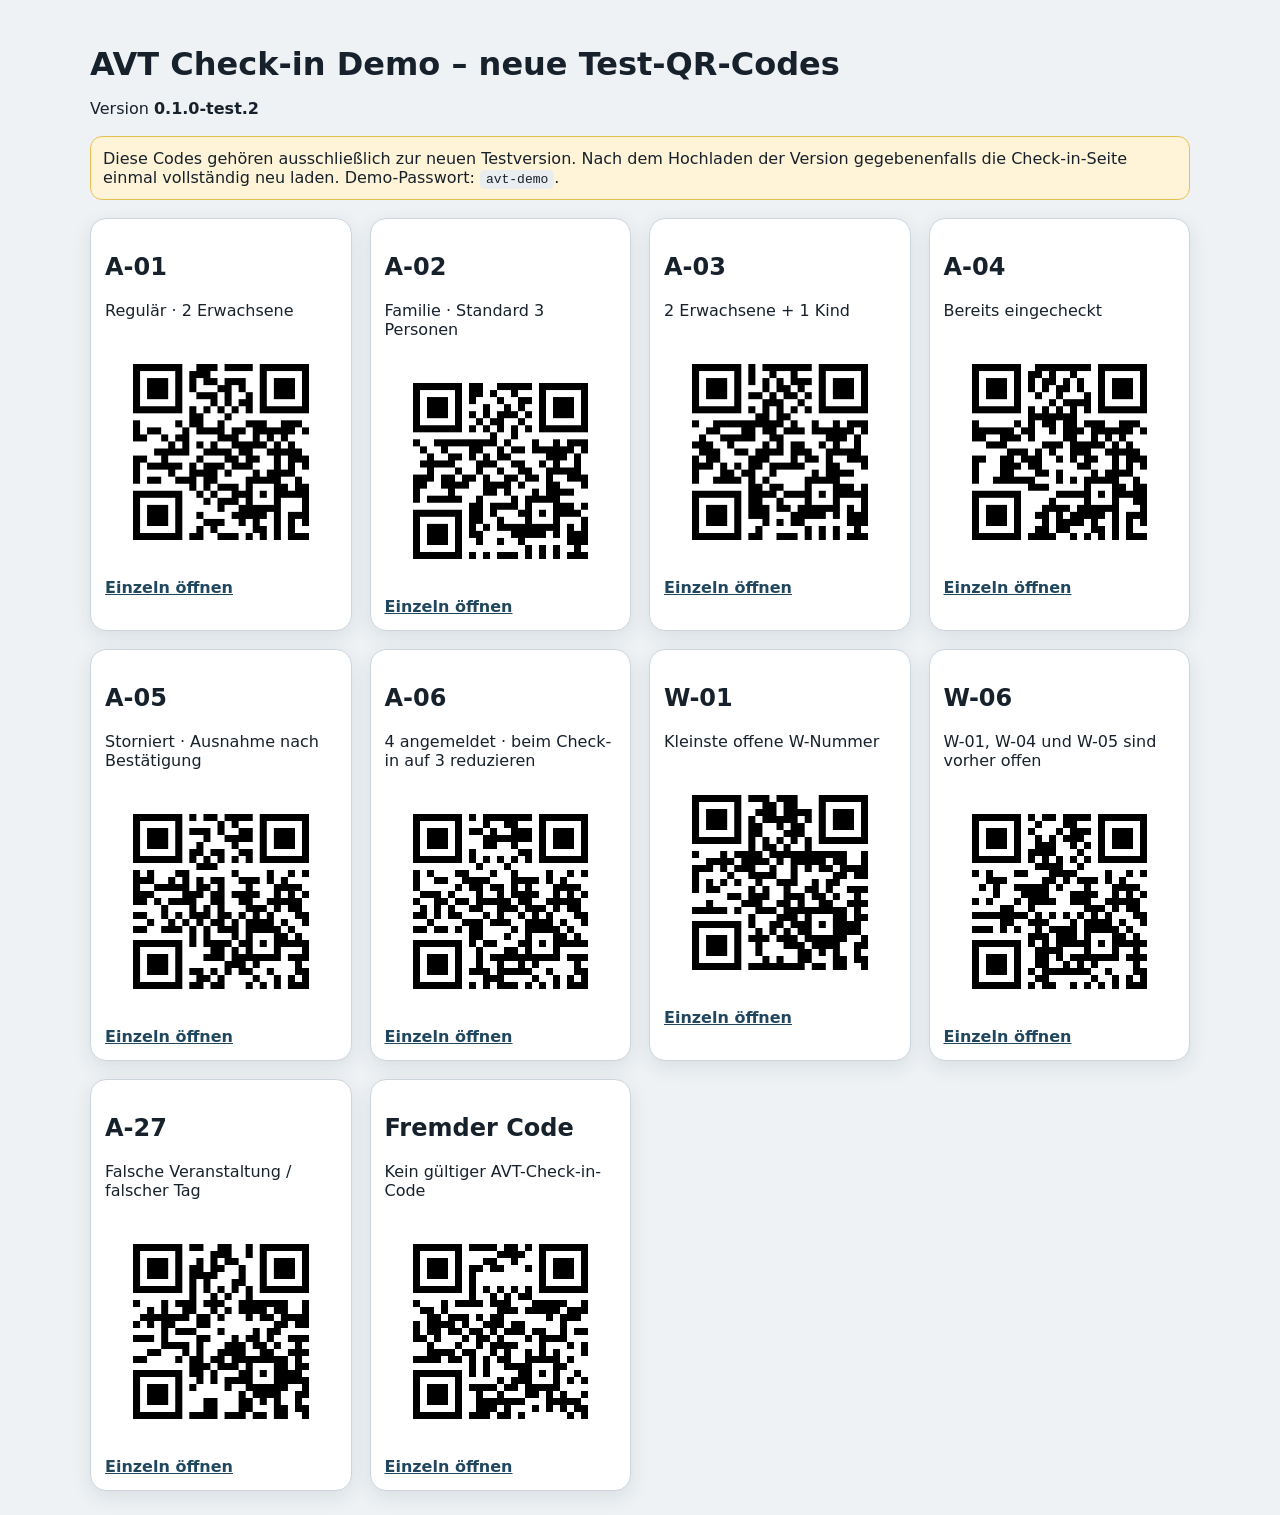
==== test-qr-codes/index.html @ 345a7adf "Add files via upload" ====
<!doctype html>
<html lang="de"><head><meta charset="utf-8"><meta name="viewport" content="width=device-width, initial-scale=1">
<title>AVT Demo-Testcodes 0.1.0-test.2</title>
<style>
body{font-family:system-ui,-apple-system,"Segoe UI",sans-serif;margin:0;background:#eef2f5;color:#17212b}
main{max-width:1100px;margin:auto;padding:24px}h1{margin-bottom:6px}.grid{display:grid;grid-template-columns:repeat(auto-fit,minmax(250px,1fr));gap:18px}
.card{background:white;border:1px solid #ccd5dc;border-radius:16px;padding:14px;box-shadow:0 6px 20px #172a3a18}
.card img{width:100%;height:auto;display:block}.card a{display:block;margin-top:10px;color:#21475f;font-weight:700}
.note{background:#fff4d7;border:1px solid #e8c052;border-radius:12px;padding:12px;margin:18px 0}code{background:#e9edf0;padding:2px 6px;border-radius:5px}
</style></head><body><main><h1>AVT Check-in Demo – neue Test-QR-Codes</h1><p>Version <strong>0.1.0-test.2</strong></p>
<div class="note">Diese Codes gehören ausschließlich zur neuen Testversion. Nach dem Hochladen der Version gegebenenfalls die Check-in-Seite einmal vollständig neu laden. Demo-Passwort: <code>avt-demo</code>.</div>
<div class="grid"><article class="card"><h2>A-01</h2><p>Regulär · 2 Erwachsene</p><img src="01_A-01_regulaer.png" alt="Test-QR-Code A-01" loading="lazy"><a href="01_A-01_regulaer.png" target="_blank" rel="noopener">Einzeln öffnen</a></article><article class="card"><h2>A-02</h2><p>Familie · Standard 3 Personen</p><img src="02_A-02_familie.png" alt="Test-QR-Code A-02" loading="lazy"><a href="02_A-02_familie.png" target="_blank" rel="noopener">Einzeln öffnen</a></article><article class="card"><h2>A-03</h2><p>2 Erwachsene + 1 Kind</p><img src="03_A-03_gemischt.png" alt="Test-QR-Code A-03" loading="lazy"><a href="03_A-03_gemischt.png" target="_blank" rel="noopener">Einzeln öffnen</a></article><article class="card"><h2>A-04</h2><p>Bereits eingecheckt</p><img src="04_A-04_bereits_eingecheckt.png" alt="Test-QR-Code A-04" loading="lazy"><a href="04_A-04_bereits_eingecheckt.png" target="_blank" rel="noopener">Einzeln öffnen</a></article><article class="card"><h2>A-05</h2><p>Storniert · Ausnahme nach Bestätigung</p><img src="05_A-05_storniert_ausnahme.png" alt="Test-QR-Code A-05" loading="lazy"><a href="05_A-05_storniert_ausnahme.png" target="_blank" rel="noopener">Einzeln öffnen</a></article><article class="card"><h2>A-06</h2><p>4 angemeldet · beim Check-in auf 3 reduzieren</p><img src="06_A-06_minderteilnahme.png" alt="Test-QR-Code A-06" loading="lazy"><a href="06_A-06_minderteilnahme.png" target="_blank" rel="noopener">Einzeln öffnen</a></article><article class="card"><h2>W-01</h2><p>Kleinste offene W-Nummer</p><img src="07_W-01_erster_warteplatz.png" alt="Test-QR-Code W-01" loading="lazy"><a href="07_W-01_erster_warteplatz.png" target="_blank" rel="noopener">Einzeln öffnen</a></article><article class="card"><h2>W-06</h2><p>W-01, W-04 und W-05 sind vorher offen</p><img src="08_W-06_reihenfolge.png" alt="Test-QR-Code W-06" loading="lazy"><a href="08_W-06_reihenfolge.png" target="_blank" rel="noopener">Einzeln öffnen</a></article><article class="card"><h2>A-27</h2><p>Falsche Veranstaltung / falscher Tag</p><img src="09_falsche_veranstaltung.png" alt="Test-QR-Code A-27" loading="lazy"><a href="09_falsche_veranstaltung.png" target="_blank" rel="noopener">Einzeln öffnen</a></article><article class="card"><h2>Fremder Code</h2><p>Kein gültiger AVT-Check-in-Code</p><img src="10_fremder_qr_code.png" alt="Test-QR-Code Fremder Code" loading="lazy"><a href="10_fremder_qr_code.png" target="_blank" rel="noopener">Einzeln öffnen</a></article></div></main></body></html>
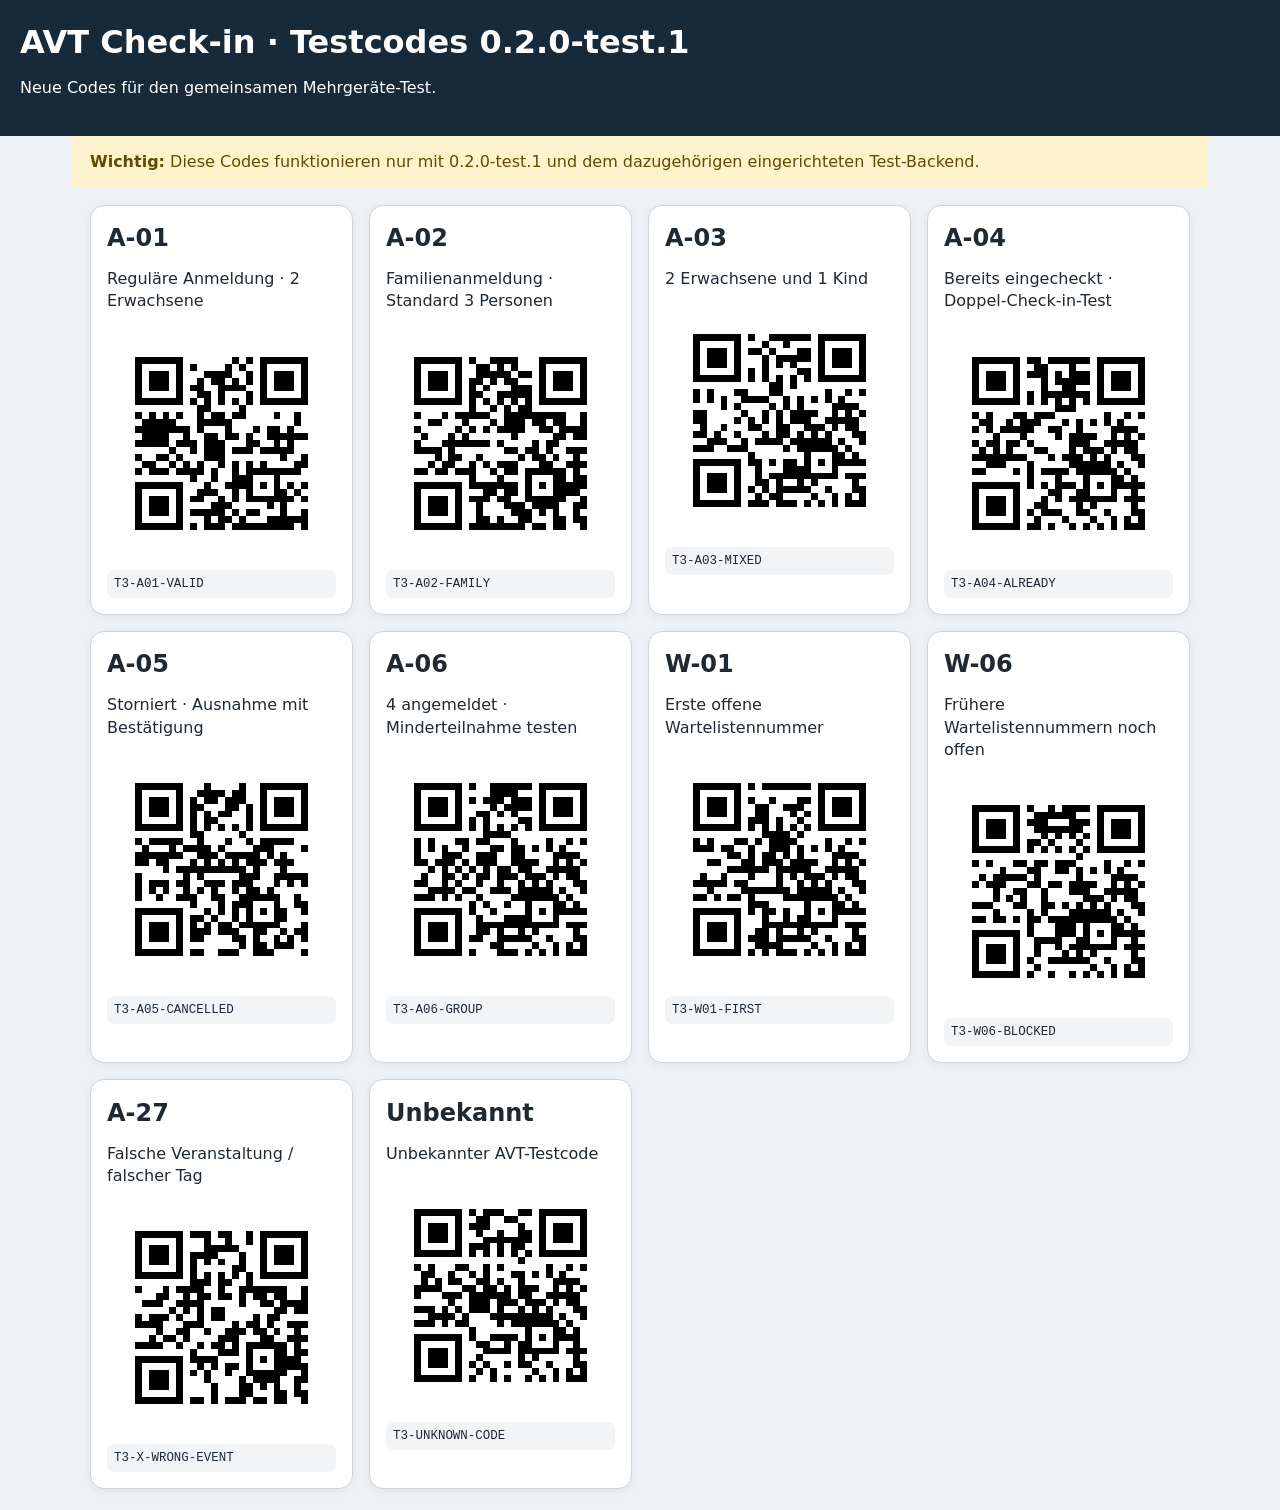
==== commit 296ffe82: "Add files via upload" ====
--- a/test-qr-codes/index.html
+++ b/test-qr-codes/index.html
@@ -1,12 +1,14 @@
 <!doctype html>
-<html lang="de"><head><meta charset="utf-8"><meta name="viewport" content="width=device-width, initial-scale=1">
-<title>AVT Demo-Testcodes 0.1.0-test.2</title>
+<html lang="de"><head><meta charset="utf-8"><meta name="viewport" content="width=device-width,initial-scale=1"><title>AVT Check-in Testcodes 0.2.0-test.1</title>
 <style>
-body{font-family:system-ui,-apple-system,"Segoe UI",sans-serif;margin:0;background:#eef2f5;color:#17212b}
-main{max-width:1100px;margin:auto;padding:24px}h1{margin-bottom:6px}.grid{display:grid;grid-template-columns:repeat(auto-fit,minmax(250px,1fr));gap:18px}
-.card{background:white;border:1px solid #ccd5dc;border-radius:16px;padding:14px;box-shadow:0 6px 20px #172a3a18}
-.card img{width:100%;height:auto;display:block}.card a{display:block;margin-top:10px;color:#21475f;font-weight:700}
-.note{background:#fff4d7;border:1px solid #e8c052;border-radius:12px;padding:12px;margin:18px 0}code{background:#e9edf0;padding:2px 6px;border-radius:5px}
-</style></head><body><main><h1>AVT Check-in Demo – neue Test-QR-Codes</h1><p>Version <strong>0.1.0-test.2</strong></p>
-<div class="note">Diese Codes gehören ausschließlich zur neuen Testversion. Nach dem Hochladen der Version gegebenenfalls die Check-in-Seite einmal vollständig neu laden. Demo-Passwort: <code>avt-demo</code>.</div>
-<div class="grid"><article class="card"><h2>A-01</h2><p>Regulär · 2 Erwachsene</p><img src="01_A-01_regulaer.png" alt="Test-QR-Code A-01" loading="lazy"><a href="01_A-01_regulaer.png" target="_blank" rel="noopener">Einzeln öffnen</a></article><article class="card"><h2>A-02</h2><p>Familie · Standard 3 Personen</p><img src="02_A-02_familie.png" alt="Test-QR-Code A-02" loading="lazy"><a href="02_A-02_familie.png" target="_blank" rel="noopener">Einzeln öffnen</a></article><article class="card"><h2>A-03</h2><p>2 Erwachsene + 1 Kind</p><img src="03_A-03_gemischt.png" alt="Test-QR-Code A-03" loading="lazy"><a href="03_A-03_gemischt.png" target="_blank" rel="noopener">Einzeln öffnen</a></article><article class="card"><h2>A-04</h2><p>Bereits eingecheckt</p><img src="04_A-04_bereits_eingecheckt.png" alt="Test-QR-Code A-04" loading="lazy"><a href="04_A-04_bereits_eingecheckt.png" target="_blank" rel="noopener">Einzeln öffnen</a></article><article class="card"><h2>A-05</h2><p>Storniert · Ausnahme nach Bestätigung</p><img src="05_A-05_storniert_ausnahme.png" alt="Test-QR-Code A-05" loading="lazy"><a href="05_A-05_storniert_ausnahme.png" target="_blank" rel="noopener">Einzeln öffnen</a></article><article class="card"><h2>A-06</h2><p>4 angemeldet · beim Check-in auf 3 reduzieren</p><img src="06_A-06_minderteilnahme.png" alt="Test-QR-Code A-06" loading="lazy"><a href="06_A-06_minderteilnahme.png" target="_blank" rel="noopener">Einzeln öffnen</a></article><article class="card"><h2>W-01</h2><p>Kleinste offene W-Nummer</p><img src="07_W-01_erster_warteplatz.png" alt="Test-QR-Code W-01" loading="lazy"><a href="07_W-01_erster_warteplatz.png" target="_blank" rel="noopener">Einzeln öffnen</a></article><article class="card"><h2>W-06</h2><p>W-01, W-04 und W-05 sind vorher offen</p><img src="08_W-06_reihenfolge.png" alt="Test-QR-Code W-06" loading="lazy"><a href="08_W-06_reihenfolge.png" target="_blank" rel="noopener">Einzeln öffnen</a></article><article class="card"><h2>A-27</h2><p>Falsche Veranstaltung / falscher Tag</p><img src="09_falsche_veranstaltung.png" alt="Test-QR-Code A-27" loading="lazy"><a href="09_falsche_veranstaltung.png" target="_blank" rel="noopener">Einzeln öffnen</a></article><article class="card"><h2>Fremder Code</h2><p>Kein gültiger AVT-Check-in-Code</p><img src="10_fremder_qr_code.png" alt="Test-QR-Code Fremder Code" loading="lazy"><a href="10_fremder_qr_code.png" target="_blank" rel="noopener">Einzeln öffnen</a></article></div></main></body></html>+body{font-family:system-ui,-apple-system,sans-serif;margin:0;background:#eef2f5;color:#1f2933}header{background:#172a3a;color:white;padding:20px}main{max-width:1100px;margin:auto;padding:18px;display:grid;grid-template-columns:repeat(auto-fit,minmax(240px,1fr));gap:16px}.qr-card{background:white;border:1px solid #cbd5df;border-radius:14px;padding:16px;box-shadow:0 2px 8px rgba(0,0,0,.06)}h1,h2{margin:.1em 0 .4em}p{line-height:1.4}img{display:block;width:min(100%,260px);height:auto;margin:12px auto;image-rendering:pixelated}code{display:block;overflow-wrap:anywhere;font-size:.78rem;background:#f2f4f6;padding:7px;border-radius:7px}.note{max-width:1100px;margin:0 auto;padding:16px 18px;background:#fff3cd;color:#614b00}</style></head>
+<body><header><h1>AVT Check-in · Testcodes 0.2.0-test.1</h1><p>Neue Codes für den gemeinsamen Mehrgeräte-Test.</p></header><div class="note"><strong>Wichtig:</strong> Diese Codes funktionieren nur mit 0.2.0-test.1 und dem dazugehörigen eingerichteten Test-Backend.</div><main><article class="qr-card"><h2>A-01</h2><p>Reguläre Anmeldung · 2 Erwachsene</p><img src="01_A-01_regulaer.png" alt="QR-Code A-01"><code>T3-A01-VALID</code></article>
+<article class="qr-card"><h2>A-02</h2><p>Familienanmeldung · Standard 3 Personen</p><img src="02_A-02_familie.png" alt="QR-Code A-02"><code>T3-A02-FAMILY</code></article>
+<article class="qr-card"><h2>A-03</h2><p>2 Erwachsene und 1 Kind</p><img src="03_A-03_gemischt.png" alt="QR-Code A-03"><code>T3-A03-MIXED</code></article>
+<article class="qr-card"><h2>A-04</h2><p>Bereits eingecheckt · Doppel-Check-in-Test</p><img src="04_A-04_bereits_eingecheckt.png" alt="QR-Code A-04"><code>T3-A04-ALREADY</code></article>
+<article class="qr-card"><h2>A-05</h2><p>Storniert · Ausnahme mit Bestätigung</p><img src="05_A-05_storniert_ausnahme.png" alt="QR-Code A-05"><code>T3-A05-CANCELLED</code></article>
+<article class="qr-card"><h2>A-06</h2><p>4 angemeldet · Minderteilnahme testen</p><img src="06_A-06_minderteilnahme.png" alt="QR-Code A-06"><code>T3-A06-GROUP</code></article>
+<article class="qr-card"><h2>W-01</h2><p>Erste offene Wartelistennummer</p><img src="07_W-01_erster_warteplatz.png" alt="QR-Code W-01"><code>T3-W01-FIRST</code></article>
+<article class="qr-card"><h2>W-06</h2><p>Frühere Wartelistennummern noch offen</p><img src="08_W-06_reihenfolge.png" alt="QR-Code W-06"><code>T3-W06-BLOCKED</code></article>
+<article class="qr-card"><h2>A-27</h2><p>Falsche Veranstaltung / falscher Tag</p><img src="09_falsche_veranstaltung.png" alt="QR-Code A-27"><code>T3-X-WRONG-EVENT</code></article>
+<article class="qr-card"><h2>Unbekannt</h2><p>Unbekannter AVT-Testcode</p><img src="10_unbekannter_code.png" alt="QR-Code Unbekannt"><code>T3-UNKNOWN-CODE</code></article></main></body></html>
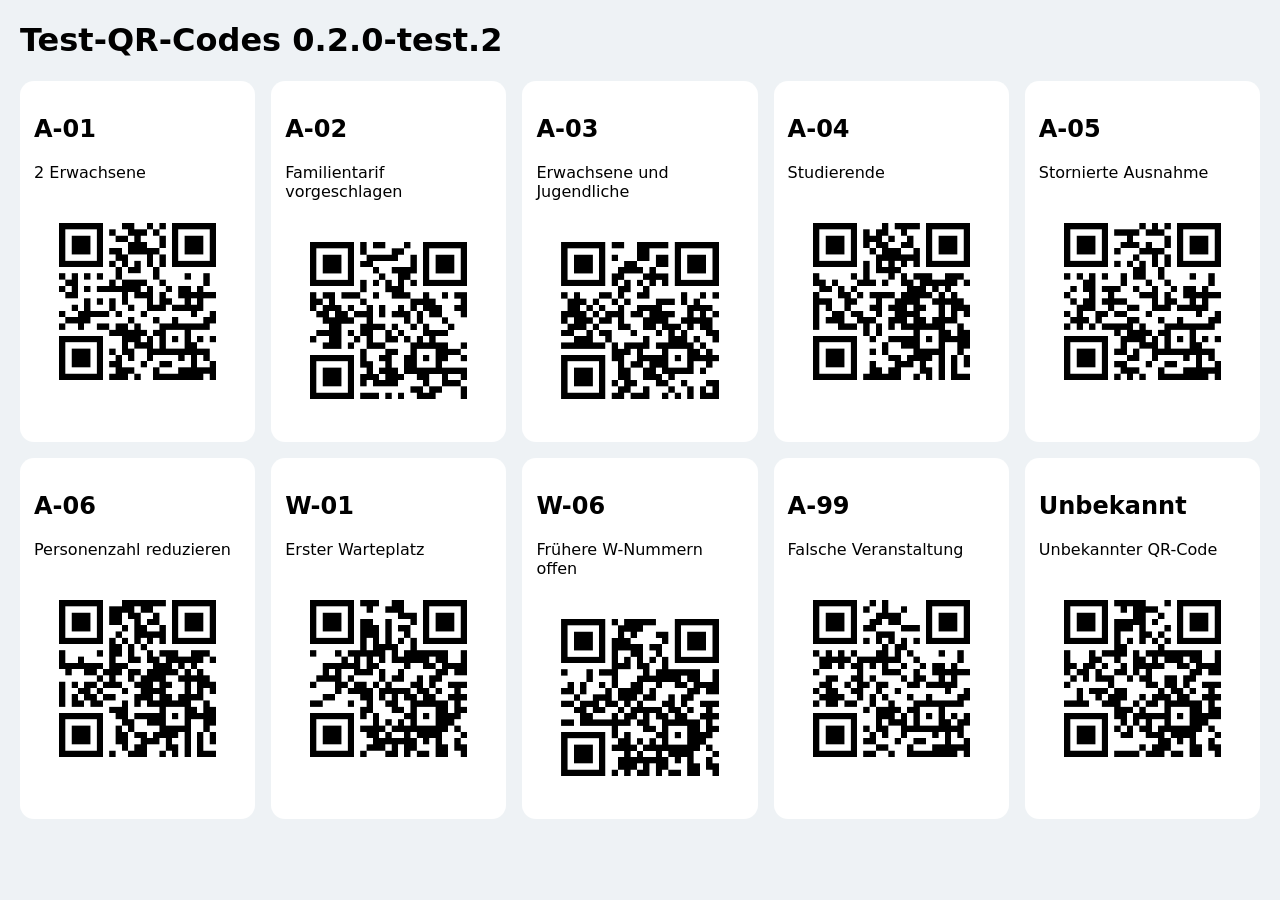
==== commit c125920f: "Add files via upload" ====
--- a/test-qr-codes/index.html
+++ b/test-qr-codes/index.html
@@ -1,14 +1 @@
-<!doctype html>
-<html lang="de"><head><meta charset="utf-8"><meta name="viewport" content="width=device-width,initial-scale=1"><title>AVT Check-in Testcodes 0.2.0-test.1</title>
-<style>
-body{font-family:system-ui,-apple-system,sans-serif;margin:0;background:#eef2f5;color:#1f2933}header{background:#172a3a;color:white;padding:20px}main{max-width:1100px;margin:auto;padding:18px;display:grid;grid-template-columns:repeat(auto-fit,minmax(240px,1fr));gap:16px}.qr-card{background:white;border:1px solid #cbd5df;border-radius:14px;padding:16px;box-shadow:0 2px 8px rgba(0,0,0,.06)}h1,h2{margin:.1em 0 .4em}p{line-height:1.4}img{display:block;width:min(100%,260px);height:auto;margin:12px auto;image-rendering:pixelated}code{display:block;overflow-wrap:anywhere;font-size:.78rem;background:#f2f4f6;padding:7px;border-radius:7px}.note{max-width:1100px;margin:0 auto;padding:16px 18px;background:#fff3cd;color:#614b00}</style></head>
-<body><header><h1>AVT Check-in · Testcodes 0.2.0-test.1</h1><p>Neue Codes für den gemeinsamen Mehrgeräte-Test.</p></header><div class="note"><strong>Wichtig:</strong> Diese Codes funktionieren nur mit 0.2.0-test.1 und dem dazugehörigen eingerichteten Test-Backend.</div><main><article class="qr-card"><h2>A-01</h2><p>Reguläre Anmeldung · 2 Erwachsene</p><img src="01_A-01_regulaer.png" alt="QR-Code A-01"><code>T3-A01-VALID</code></article>
-<article class="qr-card"><h2>A-02</h2><p>Familienanmeldung · Standard 3 Personen</p><img src="02_A-02_familie.png" alt="QR-Code A-02"><code>T3-A02-FAMILY</code></article>
-<article class="qr-card"><h2>A-03</h2><p>2 Erwachsene und 1 Kind</p><img src="03_A-03_gemischt.png" alt="QR-Code A-03"><code>T3-A03-MIXED</code></article>
-<article class="qr-card"><h2>A-04</h2><p>Bereits eingecheckt · Doppel-Check-in-Test</p><img src="04_A-04_bereits_eingecheckt.png" alt="QR-Code A-04"><code>T3-A04-ALREADY</code></article>
-<article class="qr-card"><h2>A-05</h2><p>Storniert · Ausnahme mit Bestätigung</p><img src="05_A-05_storniert_ausnahme.png" alt="QR-Code A-05"><code>T3-A05-CANCELLED</code></article>
-<article class="qr-card"><h2>A-06</h2><p>4 angemeldet · Minderteilnahme testen</p><img src="06_A-06_minderteilnahme.png" alt="QR-Code A-06"><code>T3-A06-GROUP</code></article>
-<article class="qr-card"><h2>W-01</h2><p>Erste offene Wartelistennummer</p><img src="07_W-01_erster_warteplatz.png" alt="QR-Code W-01"><code>T3-W01-FIRST</code></article>
-<article class="qr-card"><h2>W-06</h2><p>Frühere Wartelistennummern noch offen</p><img src="08_W-06_reihenfolge.png" alt="QR-Code W-06"><code>T3-W06-BLOCKED</code></article>
-<article class="qr-card"><h2>A-27</h2><p>Falsche Veranstaltung / falscher Tag</p><img src="09_falsche_veranstaltung.png" alt="QR-Code A-27"><code>T3-X-WRONG-EVENT</code></article>
-<article class="qr-card"><h2>Unbekannt</h2><p>Unbekannter AVT-Testcode</p><img src="10_unbekannter_code.png" alt="QR-Code Unbekannt"><code>T3-UNKNOWN-CODE</code></article></main></body></html>+<!doctype html><html lang="de"><head><meta charset="utf-8"><meta name="viewport" content="width=device-width"><title>Test-QR-Codes</title><style>body{font-family:system-ui;margin:20px;background:#eef2f5}.grid{display:grid;grid-template-columns:repeat(auto-fit,minmax(230px,1fr));gap:16px}.c{background:white;padding:14px;border-radius:14px}.c img{width:100%;max-width:260px}</style></head><body><h1>Test-QR-Codes 0.2.0-test.2</h1><div class="grid"><div class="c"><h2>A-01</h2><p>2 Erwachsene</p><img src="01_A_01.png" alt="QR-Code A-01"></div><div class="c"><h2>A-02</h2><p>Familientarif vorgeschlagen</p><img src="02_A_02.png" alt="QR-Code A-02"></div><div class="c"><h2>A-03</h2><p>Erwachsene und Jugendliche</p><img src="03_A_03.png" alt="QR-Code A-03"></div><div class="c"><h2>A-04</h2><p>Studierende</p><img src="04_A_04.png" alt="QR-Code A-04"></div><div class="c"><h2>A-05</h2><p>Stornierte Ausnahme</p><img src="05_A_05.png" alt="QR-Code A-05"></div><div class="c"><h2>A-06</h2><p>Personenzahl reduzieren</p><img src="06_A_06.png" alt="QR-Code A-06"></div><div class="c"><h2>W-01</h2><p>Erster Warteplatz</p><img src="07_W_01.png" alt="QR-Code W-01"></div><div class="c"><h2>W-06</h2><p>Frühere W-Nummern offen</p><img src="08_W_06.png" alt="QR-Code W-06"></div><div class="c"><h2>A-99</h2><p>Falsche Veranstaltung</p><img src="09_A_99.png" alt="QR-Code A-99"></div><div class="c"><h2>Unbekannt</h2><p>Unbekannter QR-Code</p><img src="10_unbekannt.png" alt="QR-Code Unbekannt"></div></div></body></html>
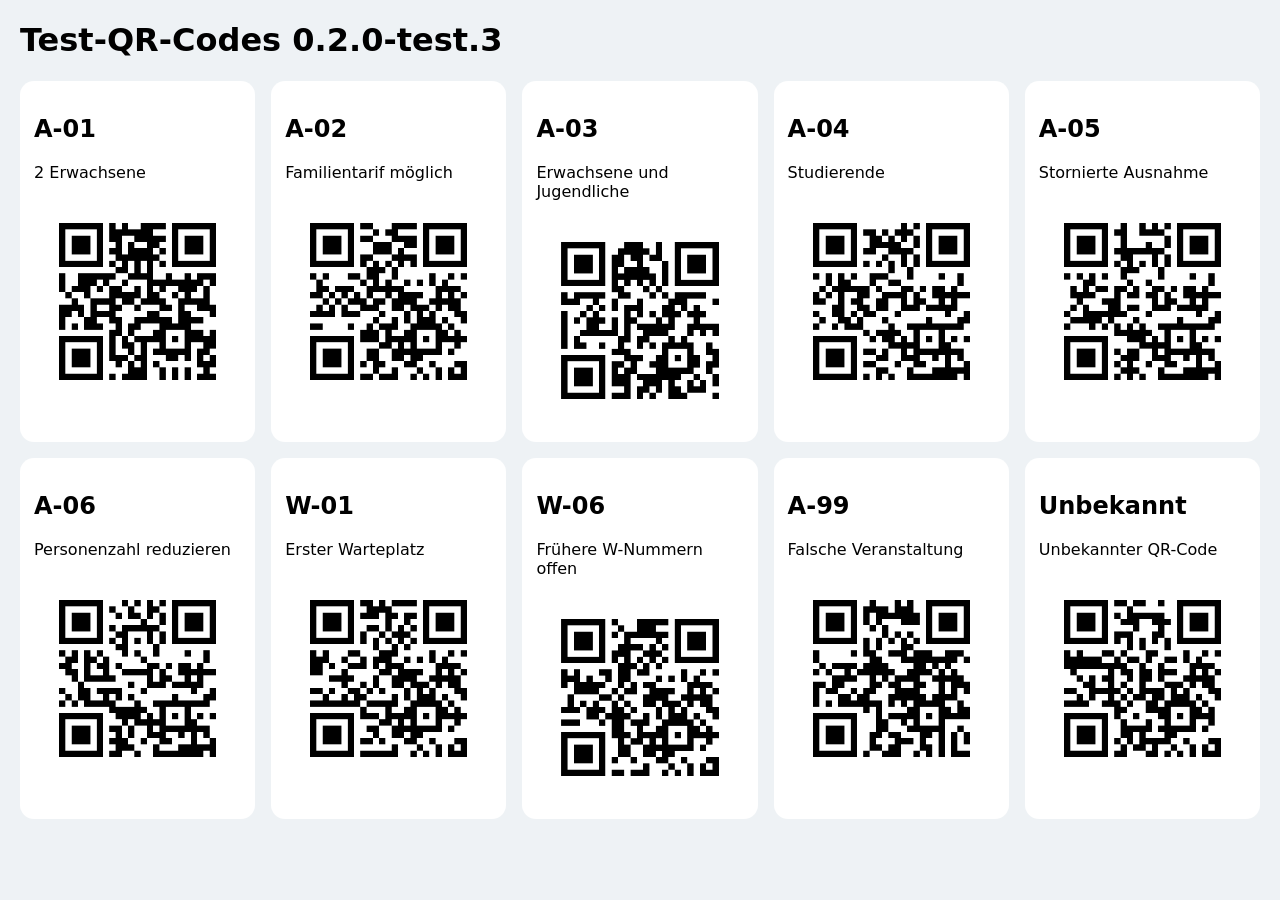
==== commit 9a15ae11: "Add files via upload" ====
--- a/test-qr-codes/index.html
+++ b/test-qr-codes/index.html
@@ -1 +1,3 @@
-<!doctype html><html lang="de"><head><meta charset="utf-8"><meta name="viewport" content="width=device-width"><title>Test-QR-Codes</title><style>body{font-family:system-ui;margin:20px;background:#eef2f5}.grid{display:grid;grid-template-columns:repeat(auto-fit,minmax(230px,1fr));gap:16px}.c{background:white;padding:14px;border-radius:14px}.c img{width:100%;max-width:260px}</style></head><body><h1>Test-QR-Codes 0.2.0-test.2</h1><div class="grid"><div class="c"><h2>A-01</h2><p>2 Erwachsene</p><img src="01_A_01.png" alt="QR-Code A-01"></div><div class="c"><h2>A-02</h2><p>Familientarif vorgeschlagen</p><img src="02_A_02.png" alt="QR-Code A-02"></div><div class="c"><h2>A-03</h2><p>Erwachsene und Jugendliche</p><img src="03_A_03.png" alt="QR-Code A-03"></div><div class="c"><h2>A-04</h2><p>Studierende</p><img src="04_A_04.png" alt="QR-Code A-04"></div><div class="c"><h2>A-05</h2><p>Stornierte Ausnahme</p><img src="05_A_05.png" alt="QR-Code A-05"></div><div class="c"><h2>A-06</h2><p>Personenzahl reduzieren</p><img src="06_A_06.png" alt="QR-Code A-06"></div><div class="c"><h2>W-01</h2><p>Erster Warteplatz</p><img src="07_W_01.png" alt="QR-Code W-01"></div><div class="c"><h2>W-06</h2><p>Frühere W-Nummern offen</p><img src="08_W_06.png" alt="QR-Code W-06"></div><div class="c"><h2>A-99</h2><p>Falsche Veranstaltung</p><img src="09_A_99.png" alt="QR-Code A-99"></div><div class="c"><h2>Unbekannt</h2><p>Unbekannter QR-Code</p><img src="10_unbekannt.png" alt="QR-Code Unbekannt"></div></div></body></html>+<!doctype html><html lang="de"><head><meta charset="utf-8"><meta name="viewport" content="width=device-width"><title>Test-QR-Codes</title>
+<style>body{font-family:system-ui;margin:20px;background:#eef2f5}.grid{display:grid;grid-template-columns:repeat(auto-fit,minmax(230px,1fr));gap:16px}.c{background:white;padding:14px;border-radius:14px}.c img{width:100%;max-width:260px}</style></head><body>
+<h1>Test-QR-Codes 0.2.0-test.3</h1><div class="grid"><div class="c"><h2>A-01</h2><p>2 Erwachsene</p><img src="01_A_01.png" alt="QR-Code A-01"></div><div class="c"><h2>A-02</h2><p>Familientarif möglich</p><img src="02_A_02.png" alt="QR-Code A-02"></div><div class="c"><h2>A-03</h2><p>Erwachsene und Jugendliche</p><img src="03_A_03.png" alt="QR-Code A-03"></div><div class="c"><h2>A-04</h2><p>Studierende</p><img src="04_A_04.png" alt="QR-Code A-04"></div><div class="c"><h2>A-05</h2><p>Stornierte Ausnahme</p><img src="05_A_05.png" alt="QR-Code A-05"></div><div class="c"><h2>A-06</h2><p>Personenzahl reduzieren</p><img src="06_A_06.png" alt="QR-Code A-06"></div><div class="c"><h2>W-01</h2><p>Erster Warteplatz</p><img src="07_W_01.png" alt="QR-Code W-01"></div><div class="c"><h2>W-06</h2><p>Frühere W-Nummern offen</p><img src="08_W_06.png" alt="QR-Code W-06"></div><div class="c"><h2>A-99</h2><p>Falsche Veranstaltung</p><img src="09_A_99.png" alt="QR-Code A-99"></div><div class="c"><h2>Unbekannt</h2><p>Unbekannter QR-Code</p><img src="10_unbekannt.png" alt="QR-Code Unbekannt"></div></div></body></html>
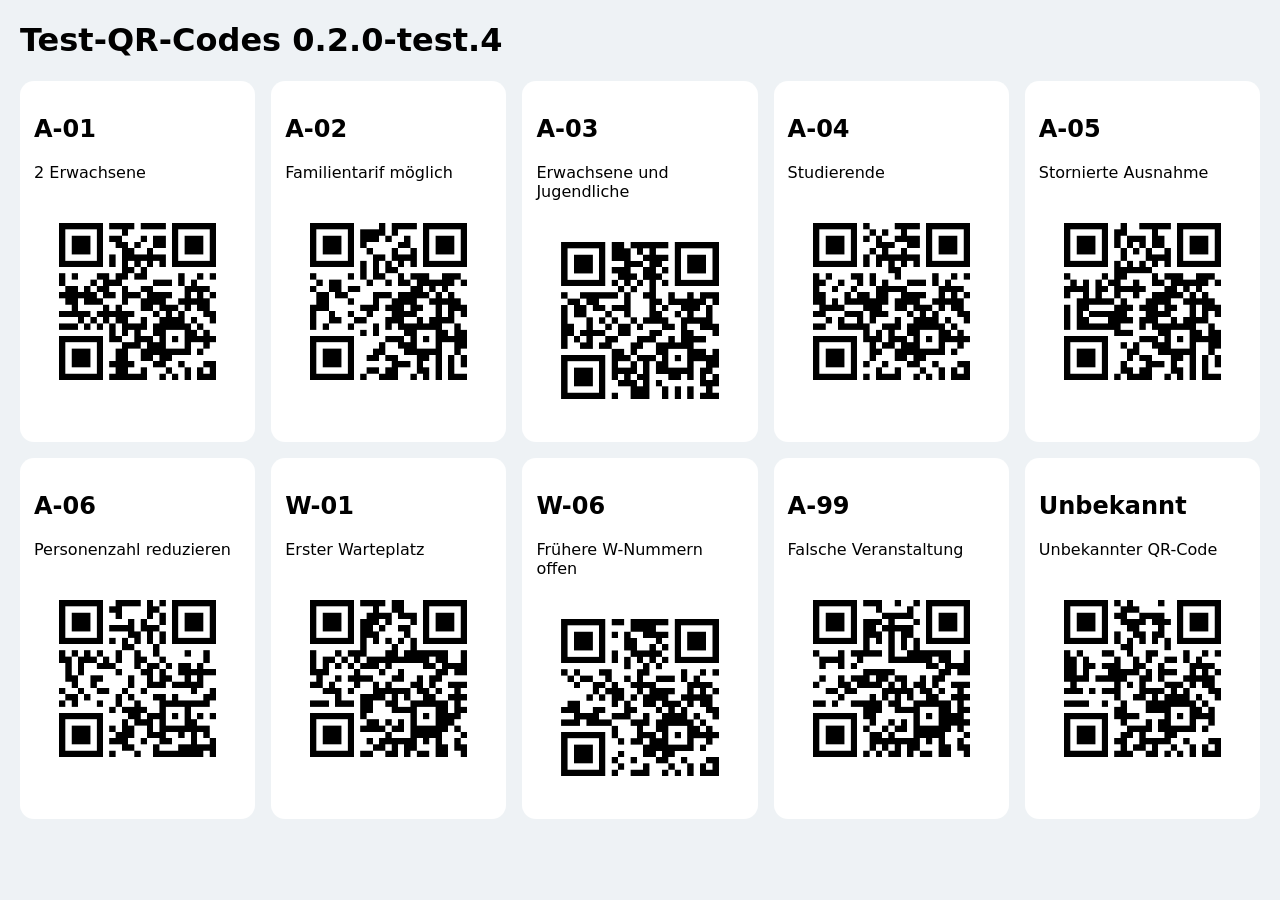
==== commit 2b7647e4: "Add files via upload" ====
--- a/test-qr-codes/index.html
+++ b/test-qr-codes/index.html
@@ -1,3 +1,16 @@
-<!doctype html><html lang="de"><head><meta charset="utf-8"><meta name="viewport" content="width=device-width"><title>Test-QR-Codes</title>
-<style>body{font-family:system-ui;margin:20px;background:#eef2f5}.grid{display:grid;grid-template-columns:repeat(auto-fit,minmax(230px,1fr));gap:16px}.c{background:white;padding:14px;border-radius:14px}.c img{width:100%;max-width:260px}</style></head><body>
-<h1>Test-QR-Codes 0.2.0-test.3</h1><div class="grid"><div class="c"><h2>A-01</h2><p>2 Erwachsene</p><img src="01_A_01.png" alt="QR-Code A-01"></div><div class="c"><h2>A-02</h2><p>Familientarif möglich</p><img src="02_A_02.png" alt="QR-Code A-02"></div><div class="c"><h2>A-03</h2><p>Erwachsene und Jugendliche</p><img src="03_A_03.png" alt="QR-Code A-03"></div><div class="c"><h2>A-04</h2><p>Studierende</p><img src="04_A_04.png" alt="QR-Code A-04"></div><div class="c"><h2>A-05</h2><p>Stornierte Ausnahme</p><img src="05_A_05.png" alt="QR-Code A-05"></div><div class="c"><h2>A-06</h2><p>Personenzahl reduzieren</p><img src="06_A_06.png" alt="QR-Code A-06"></div><div class="c"><h2>W-01</h2><p>Erster Warteplatz</p><img src="07_W_01.png" alt="QR-Code W-01"></div><div class="c"><h2>W-06</h2><p>Frühere W-Nummern offen</p><img src="08_W_06.png" alt="QR-Code W-06"></div><div class="c"><h2>A-99</h2><p>Falsche Veranstaltung</p><img src="09_A_99.png" alt="QR-Code A-99"></div><div class="c"><h2>Unbekannt</h2><p>Unbekannter QR-Code</p><img src="10_unbekannt.png" alt="QR-Code Unbekannt"></div></div></body></html>+<!doctype html>
+<html lang="de">
+<head>
+<meta charset="utf-8">
+<meta name="viewport" content="width=device-width">
+<title>Test-QR-Codes 0.2.0-test.4</title>
+<style>
+body{font-family:system-ui;margin:20px;background:#eef2f5}
+.grid{display:grid;grid-template-columns:repeat(auto-fit,minmax(230px,1fr));gap:16px}
+.card{background:white;padding:14px;border-radius:14px}
+.card img{width:100%;max-width:260px}
+</style>
+</head>
+<body>
+<h1>Test-QR-Codes 0.2.0-test.4</h1>
+<div class="grid"><div class="card"><h2>A-01</h2><p>2 Erwachsene</p><img src="01_A_01.png" alt="QR-Code A-01"></div><div class="card"><h2>A-02</h2><p>Familientarif möglich</p><img src="02_A_02.png" alt="QR-Code A-02"></div><div class="card"><h2>A-03</h2><p>Erwachsene und Jugendliche</p><img src="03_A_03.png" alt="QR-Code A-03"></div><div class="card"><h2>A-04</h2><p>Studierende</p><img src="04_A_04.png" alt="QR-Code A-04"></div><div class="card"><h2>A-05</h2><p>Stornierte Ausnahme</p><img src="05_A_05.png" alt="QR-Code A-05"></div><div class="card"><h2>A-06</h2><p>Personenzahl reduzieren</p><img src="06_A_06.png" alt="QR-Code A-06"></div><div class="card"><h2>W-01</h2><p>Erster Warteplatz</p><img src="07_W_01.png" alt="QR-Code W-01"></div><div class="card"><h2>W-06</h2><p>Frühere W-Nummern offen</p><img src="08_W_06.png" alt="QR-Code W-06"></div><div class="card"><h2>A-99</h2><p>Falsche Veranstaltung</p><img src="09_A_99.png" alt="QR-Code A-99"></div><div class="card"><h2>Unbekannt</h2><p>Unbekannter QR-Code</p><img src="10_unbekannt.png" alt="QR-Code Unbekannt"></div></div></body></html>
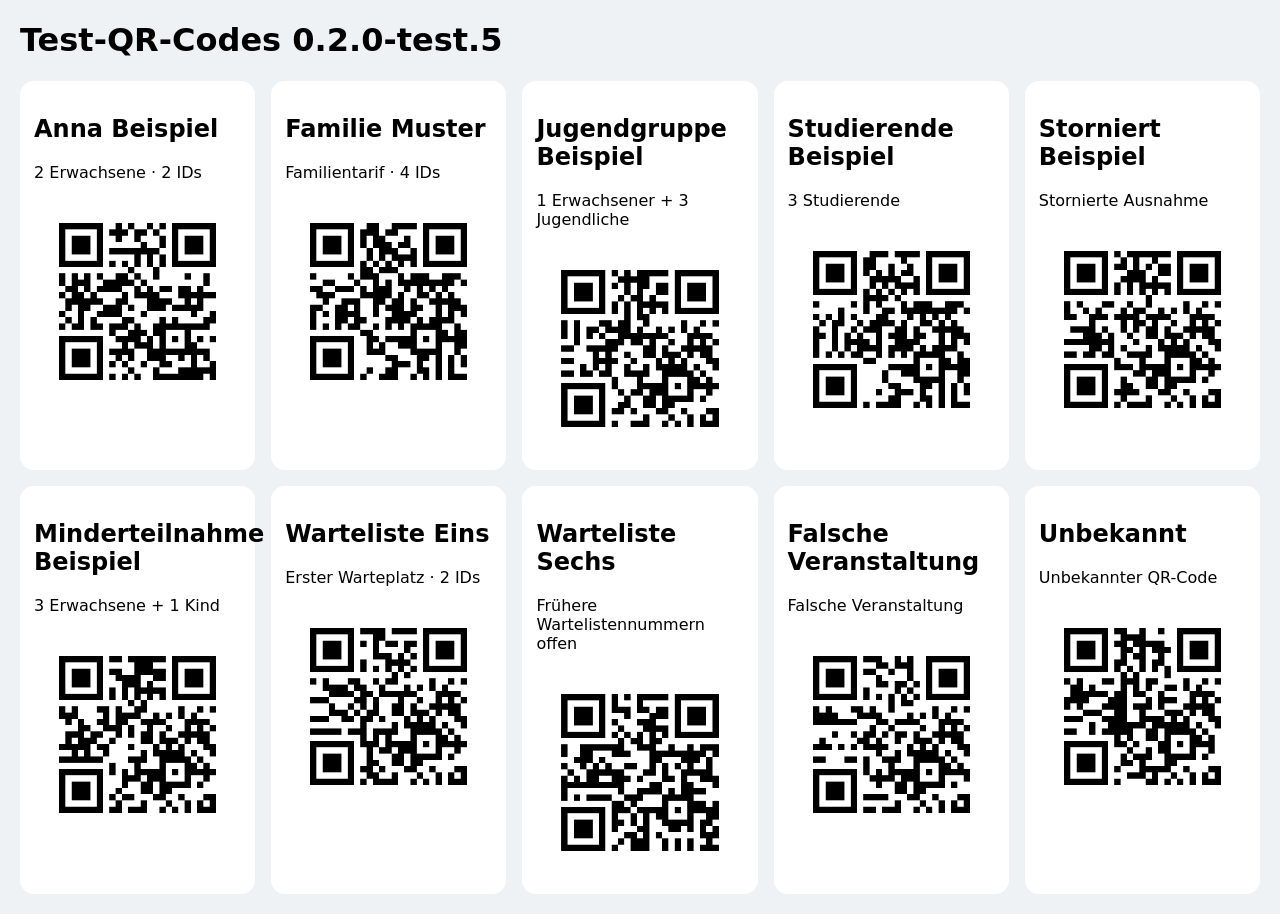
==== commit d1ee518b: "Add files via upload" ====
--- a/test-qr-codes/index.html
+++ b/test-qr-codes/index.html
@@ -3,7 +3,7 @@
 <head>
 <meta charset="utf-8">
 <meta name="viewport" content="width=device-width">
-<title>Test-QR-Codes 0.2.0-test.4</title>
+<title>Test-QR-Codes 0.2.0-test.5</title>
 <style>
 body{font-family:system-ui;margin:20px;background:#eef2f5}
 .grid{display:grid;grid-template-columns:repeat(auto-fit,minmax(230px,1fr));gap:16px}
@@ -12,5 +12,5 @@
 </style>
 </head>
 <body>
-<h1>Test-QR-Codes 0.2.0-test.4</h1>
-<div class="grid"><div class="card"><h2>A-01</h2><p>2 Erwachsene</p><img src="01_A_01.png" alt="QR-Code A-01"></div><div class="card"><h2>A-02</h2><p>Familientarif möglich</p><img src="02_A_02.png" alt="QR-Code A-02"></div><div class="card"><h2>A-03</h2><p>Erwachsene und Jugendliche</p><img src="03_A_03.png" alt="QR-Code A-03"></div><div class="card"><h2>A-04</h2><p>Studierende</p><img src="04_A_04.png" alt="QR-Code A-04"></div><div class="card"><h2>A-05</h2><p>Stornierte Ausnahme</p><img src="05_A_05.png" alt="QR-Code A-05"></div><div class="card"><h2>A-06</h2><p>Personenzahl reduzieren</p><img src="06_A_06.png" alt="QR-Code A-06"></div><div class="card"><h2>W-01</h2><p>Erster Warteplatz</p><img src="07_W_01.png" alt="QR-Code W-01"></div><div class="card"><h2>W-06</h2><p>Frühere W-Nummern offen</p><img src="08_W_06.png" alt="QR-Code W-06"></div><div class="card"><h2>A-99</h2><p>Falsche Veranstaltung</p><img src="09_A_99.png" alt="QR-Code A-99"></div><div class="card"><h2>Unbekannt</h2><p>Unbekannter QR-Code</p><img src="10_unbekannt.png" alt="QR-Code Unbekannt"></div></div></body></html>+<h1>Test-QR-Codes 0.2.0-test.5</h1>
+<div class="grid"><div class="card"><h2>Anna Beispiel</h2><p>2 Erwachsene · 2 IDs</p><img src="01_A_001.png" alt="QR-Code Anna Beispiel"></div><div class="card"><h2>Familie Muster</h2><p>Familientarif · 4 IDs</p><img src="02_A_003.png" alt="QR-Code Familie Muster"></div><div class="card"><h2>Jugendgruppe Beispiel</h2><p>1 Erwachsener + 3 Jugendliche</p><img src="03_A_007.png" alt="QR-Code Jugendgruppe Beispiel"></div><div class="card"><h2>Studierende Beispiel</h2><p>3 Studierende</p><img src="04_A_011.png" alt="QR-Code Studierende Beispiel"></div><div class="card"><h2>Storniert Beispiel</h2><p>Stornierte Ausnahme</p><img src="05_A_014.png" alt="QR-Code Storniert Beispiel"></div><div class="card"><h2>Minderteilnahme Beispiel</h2><p>3 Erwachsene + 1 Kind</p><img src="06_A_017.png" alt="QR-Code Minderteilnahme Beispiel"></div><div class="card"><h2>Warteliste Eins</h2><p>Erster Warteplatz · 2 IDs</p><img src="07_W_001.png" alt="QR-Code Warteliste Eins"></div><div class="card"><h2>Warteliste Sechs</h2><p>Frühere Wartelistennummern offen</p><img src="08_W_006.png" alt="QR-Code Warteliste Sechs"></div><div class="card"><h2>Falsche Veranstaltung</h2><p>Falsche Veranstaltung</p><img src="09_A_099.png" alt="QR-Code Falsche Veranstaltung"></div><div class="card"><h2>Unbekannt</h2><p>Unbekannter QR-Code</p><img src="10_unbekannt.png" alt="QR-Code Unbekannt"></div></div></body></html>
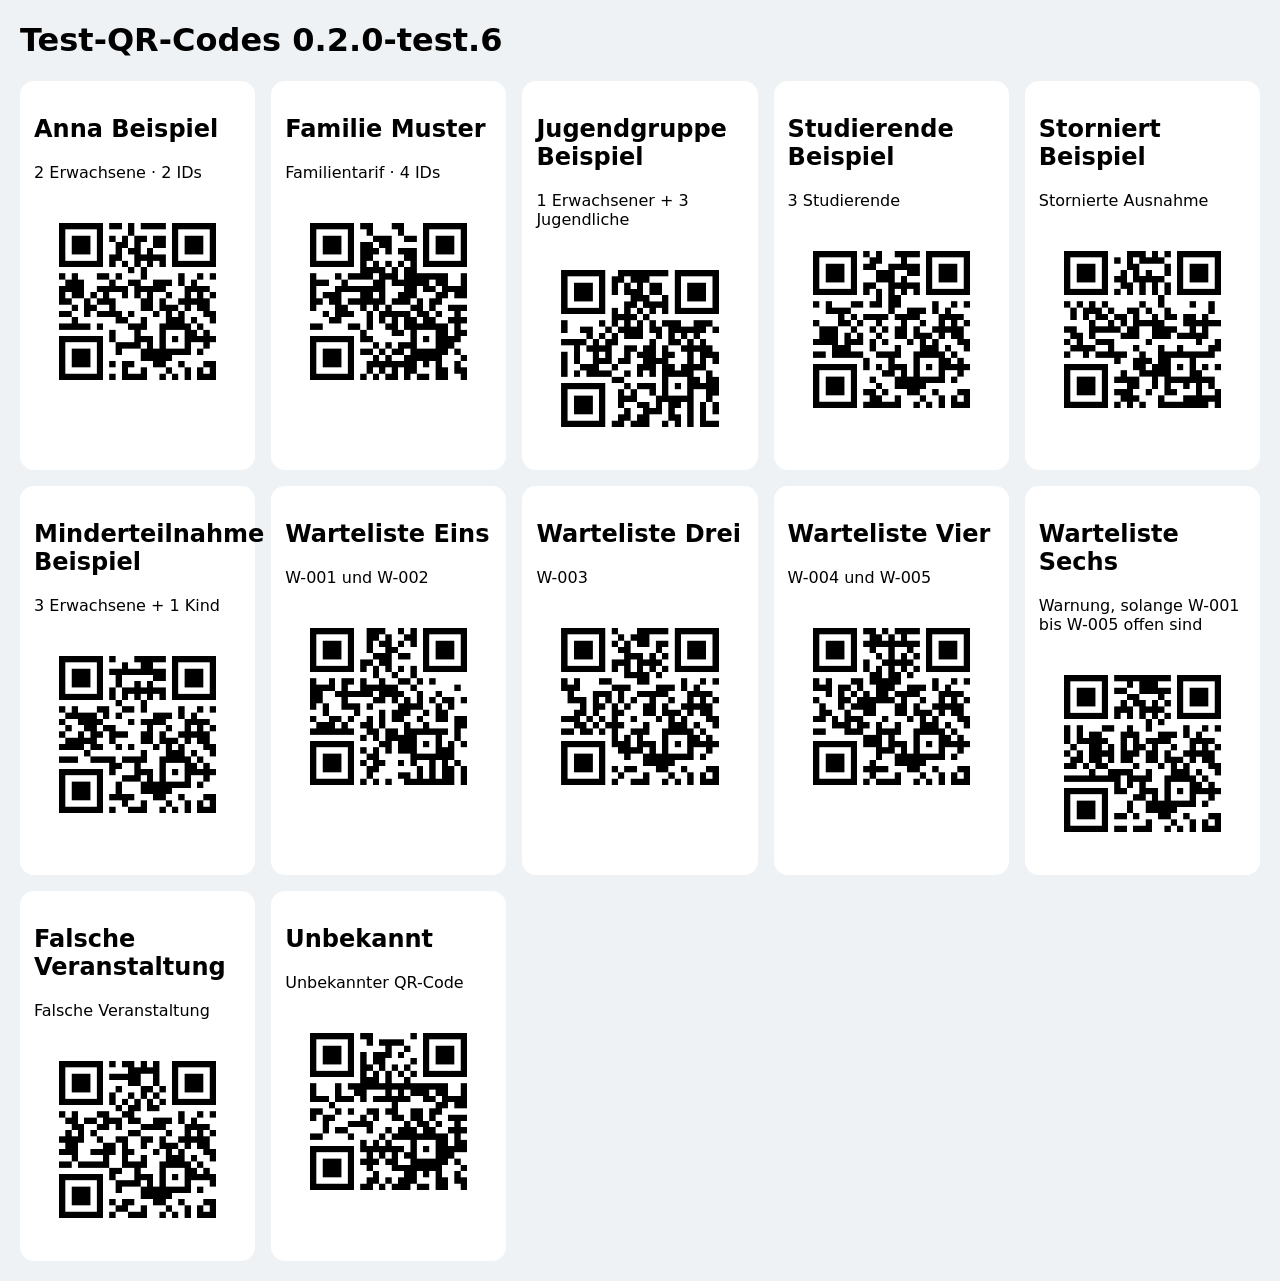
==== commit 63e027af: "Add files via upload" ====
--- a/test-qr-codes/index.html
+++ b/test-qr-codes/index.html
@@ -3,7 +3,7 @@
 <head>
 <meta charset="utf-8">
 <meta name="viewport" content="width=device-width">
-<title>Test-QR-Codes 0.2.0-test.5</title>
+<title>Test-QR-Codes 0.2.0-test.6</title>
 <style>
 body{font-family:system-ui;margin:20px;background:#eef2f5}
 .grid{display:grid;grid-template-columns:repeat(auto-fit,minmax(230px,1fr));gap:16px}
@@ -12,5 +12,5 @@
 </style>
 </head>
 <body>
-<h1>Test-QR-Codes 0.2.0-test.5</h1>
-<div class="grid"><div class="card"><h2>Anna Beispiel</h2><p>2 Erwachsene · 2 IDs</p><img src="01_A_001.png" alt="QR-Code Anna Beispiel"></div><div class="card"><h2>Familie Muster</h2><p>Familientarif · 4 IDs</p><img src="02_A_003.png" alt="QR-Code Familie Muster"></div><div class="card"><h2>Jugendgruppe Beispiel</h2><p>1 Erwachsener + 3 Jugendliche</p><img src="03_A_007.png" alt="QR-Code Jugendgruppe Beispiel"></div><div class="card"><h2>Studierende Beispiel</h2><p>3 Studierende</p><img src="04_A_011.png" alt="QR-Code Studierende Beispiel"></div><div class="card"><h2>Storniert Beispiel</h2><p>Stornierte Ausnahme</p><img src="05_A_014.png" alt="QR-Code Storniert Beispiel"></div><div class="card"><h2>Minderteilnahme Beispiel</h2><p>3 Erwachsene + 1 Kind</p><img src="06_A_017.png" alt="QR-Code Minderteilnahme Beispiel"></div><div class="card"><h2>Warteliste Eins</h2><p>Erster Warteplatz · 2 IDs</p><img src="07_W_001.png" alt="QR-Code Warteliste Eins"></div><div class="card"><h2>Warteliste Sechs</h2><p>Frühere Wartelistennummern offen</p><img src="08_W_006.png" alt="QR-Code Warteliste Sechs"></div><div class="card"><h2>Falsche Veranstaltung</h2><p>Falsche Veranstaltung</p><img src="09_A_099.png" alt="QR-Code Falsche Veranstaltung"></div><div class="card"><h2>Unbekannt</h2><p>Unbekannter QR-Code</p><img src="10_unbekannt.png" alt="QR-Code Unbekannt"></div></div></body></html>+<h1>Test-QR-Codes 0.2.0-test.6</h1>
+<div class="grid"><div class="card"><h2>Anna Beispiel</h2><p>2 Erwachsene · 2 IDs</p><img src="01_A_001.png" alt="QR-Code Anna Beispiel"></div><div class="card"><h2>Familie Muster</h2><p>Familientarif · 4 IDs</p><img src="02_A_003.png" alt="QR-Code Familie Muster"></div><div class="card"><h2>Jugendgruppe Beispiel</h2><p>1 Erwachsener + 3 Jugendliche</p><img src="03_A_007.png" alt="QR-Code Jugendgruppe Beispiel"></div><div class="card"><h2>Studierende Beispiel</h2><p>3 Studierende</p><img src="04_A_011.png" alt="QR-Code Studierende Beispiel"></div><div class="card"><h2>Storniert Beispiel</h2><p>Stornierte Ausnahme</p><img src="05_A_014.png" alt="QR-Code Storniert Beispiel"></div><div class="card"><h2>Minderteilnahme Beispiel</h2><p>3 Erwachsene + 1 Kind</p><img src="06_A_017.png" alt="QR-Code Minderteilnahme Beispiel"></div><div class="card"><h2>Warteliste Eins</h2><p>W-001 und W-002</p><img src="07_W_001.png" alt="QR-Code Warteliste Eins"></div><div class="card"><h2>Warteliste Drei</h2><p>W-003</p><img src="08_W_003.png" alt="QR-Code Warteliste Drei"></div><div class="card"><h2>Warteliste Vier</h2><p>W-004 und W-005</p><img src="09_W_004.png" alt="QR-Code Warteliste Vier"></div><div class="card"><h2>Warteliste Sechs</h2><p>Warnung, solange W-001 bis W-005 offen sind</p><img src="10_W_006.png" alt="QR-Code Warteliste Sechs"></div><div class="card"><h2>Falsche Veranstaltung</h2><p>Falsche Veranstaltung</p><img src="11_A_099.png" alt="QR-Code Falsche Veranstaltung"></div><div class="card"><h2>Unbekannt</h2><p>Unbekannter QR-Code</p><img src="12_unbekannt.png" alt="QR-Code Unbekannt"></div></div></body></html>
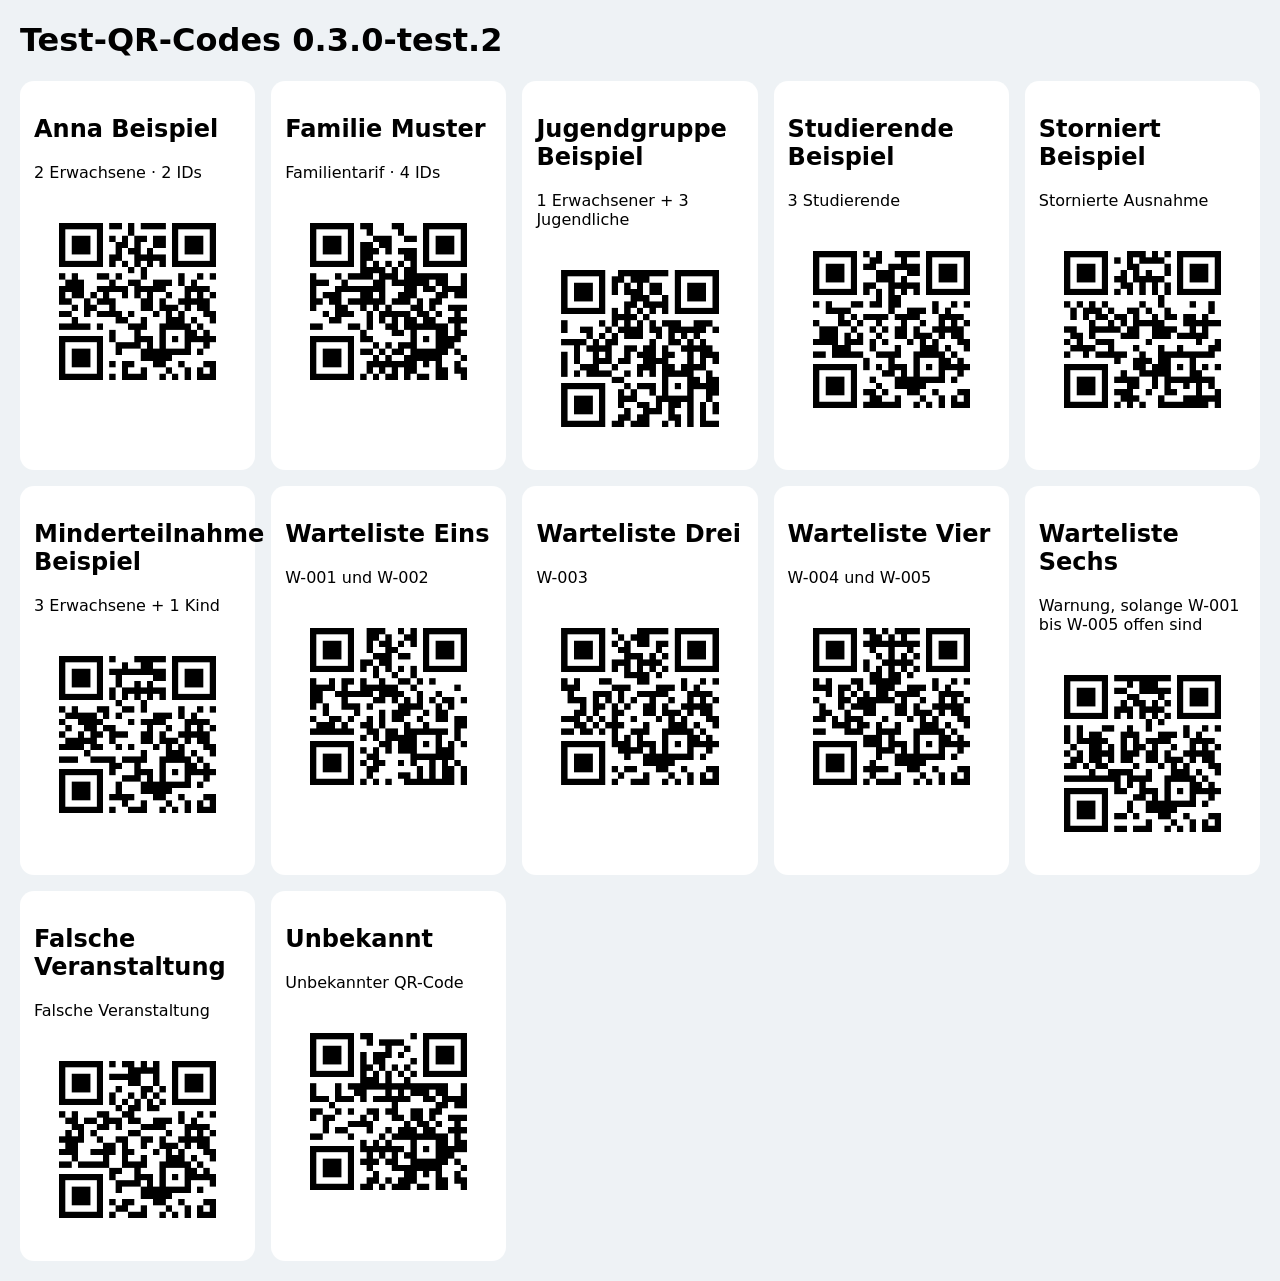
==== commit 319a75c3: "Add files via upload" ====
--- a/test-qr-codes/index.html
+++ b/test-qr-codes/index.html
@@ -3,7 +3,7 @@
 <head>
 <meta charset="utf-8">
 <meta name="viewport" content="width=device-width">
-<title>Test-QR-Codes 0.2.0-test.6</title>
+<title>Test-QR-Codes 0.3.0-test.2</title>
 <style>
 body{font-family:system-ui;margin:20px;background:#eef2f5}
 .grid{display:grid;grid-template-columns:repeat(auto-fit,minmax(230px,1fr));gap:16px}
@@ -12,5 +12,5 @@
 </style>
 </head>
 <body>
-<h1>Test-QR-Codes 0.2.0-test.6</h1>
+<h1>Test-QR-Codes 0.3.0-test.2</h1>
 <div class="grid"><div class="card"><h2>Anna Beispiel</h2><p>2 Erwachsene · 2 IDs</p><img src="01_A_001.png" alt="QR-Code Anna Beispiel"></div><div class="card"><h2>Familie Muster</h2><p>Familientarif · 4 IDs</p><img src="02_A_003.png" alt="QR-Code Familie Muster"></div><div class="card"><h2>Jugendgruppe Beispiel</h2><p>1 Erwachsener + 3 Jugendliche</p><img src="03_A_007.png" alt="QR-Code Jugendgruppe Beispiel"></div><div class="card"><h2>Studierende Beispiel</h2><p>3 Studierende</p><img src="04_A_011.png" alt="QR-Code Studierende Beispiel"></div><div class="card"><h2>Storniert Beispiel</h2><p>Stornierte Ausnahme</p><img src="05_A_014.png" alt="QR-Code Storniert Beispiel"></div><div class="card"><h2>Minderteilnahme Beispiel</h2><p>3 Erwachsene + 1 Kind</p><img src="06_A_017.png" alt="QR-Code Minderteilnahme Beispiel"></div><div class="card"><h2>Warteliste Eins</h2><p>W-001 und W-002</p><img src="07_W_001.png" alt="QR-Code Warteliste Eins"></div><div class="card"><h2>Warteliste Drei</h2><p>W-003</p><img src="08_W_003.png" alt="QR-Code Warteliste Drei"></div><div class="card"><h2>Warteliste Vier</h2><p>W-004 und W-005</p><img src="09_W_004.png" alt="QR-Code Warteliste Vier"></div><div class="card"><h2>Warteliste Sechs</h2><p>Warnung, solange W-001 bis W-005 offen sind</p><img src="10_W_006.png" alt="QR-Code Warteliste Sechs"></div><div class="card"><h2>Falsche Veranstaltung</h2><p>Falsche Veranstaltung</p><img src="11_A_099.png" alt="QR-Code Falsche Veranstaltung"></div><div class="card"><h2>Unbekannt</h2><p>Unbekannter QR-Code</p><img src="12_unbekannt.png" alt="QR-Code Unbekannt"></div></div></body></html>
